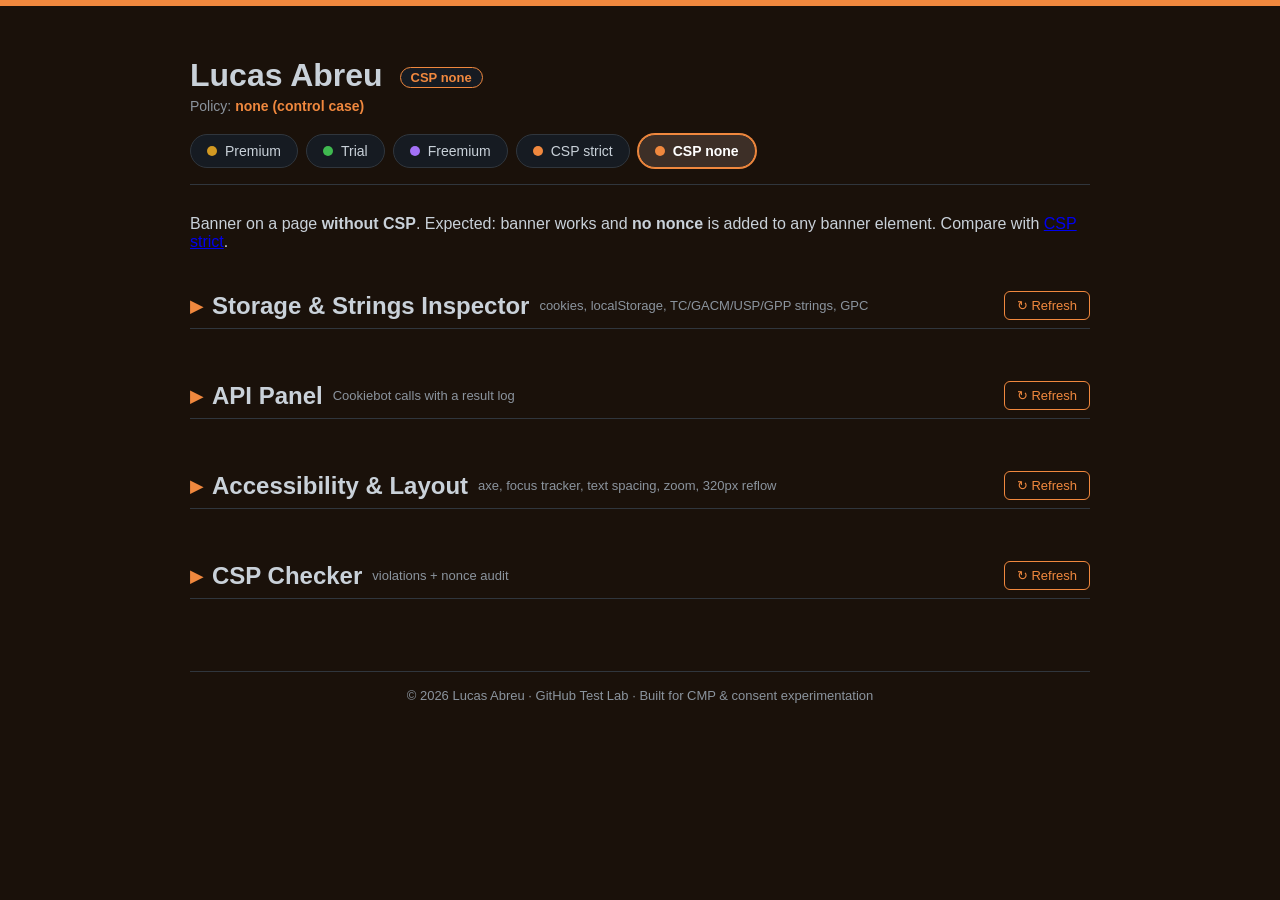
==== csp-none.html @ 78bde179 "feat: add Accessibility & Layout panel (axe, audit, focus tracker, text spacing, zoom) Co-Authored-B" ====
<!DOCTYPE html>
<html lang="en">
<head>
<meta charset="UTF-8">
<meta name="viewport" content="width=device-width, initial-scale=1.0">
<title>CSP None - Lucas Abreu</title>

<!--
  CONTROL PAGE: identical to csp-strict.html but WITHOUT any CSP and WITHOUT a nonce.
  Covers: EUD-6153 (no nonce is added to banner elements on pages without a CSP).
  Do not add a CSP <meta> here; the checker detects "no CSP" by its absence.
-->

<script src="lab-ui.js?v=20261013c"></script>
<script src="csp-checker.js?v=20261013c"></script>

<script id="Cookiebot" src="https://dev-consent-cookiebot-com.cookiebot.dev/uc.js" data-cbid="b6cccea1-1f09-49ef-a409-1b42962cec18" type="text/javascript"></script>

<link rel="stylesheet" href="style.css">
</head>
<body class="page-csp">

<header>
  <h1>Lucas Abreu <span class="banner-tag">CSP none</span></h1>
  <p class="account">Policy: <strong>none (control case)</strong></p>
</header>

<nav aria-label="Banner pages">
  <a class="tab-premium" href="index.html">Premium</a>
  <a class="tab-trial" href="trial.html">Trial</a>
  <a class="tab-freemium" href="freemium.html">Freemium</a>
  <a class="tab-csp" href="csp-strict.html">CSP strict</a>
  <a class="tab-csp" href="csp-none.html" aria-current="page">CSP none</a>
</nav>

<main>
  <p>Banner on a page <strong>without CSP</strong>. Expected: banner works and <strong>no nonce</strong> is added to any banner element. Compare with <a href="csp-strict.html">CSP strict</a>.</p>

  <details class="collapsible">
    <summary>Storage &amp; Strings Inspector <span class="hint">cookies, localStorage, TC/GACM/USP/GPP strings, GPC</span></summary>
    <div class="card" id="inspector"></div>
  </details>

  <details class="collapsible">
    <summary>API Panel <span class="hint">Cookiebot calls with a result log</span></summary>
    <div class="card" id="api-panel"></div>
  </details>

  <details class="collapsible">
    <summary>Accessibility &amp; Layout <span class="hint">axe, focus tracker, text spacing, zoom, 320px reflow</span></summary>
    <div class="card" id="a11y-panel"></div>
  </details>

  <details class="collapsible">
    <summary>CSP Checker <span class="hint">violations + nonce audit</span></summary>
    <div class="card" id="csp-checker"></div>
  </details>
</main>

<footer>
  &copy; 2026 Lucas Abreu · GitHub Test Lab · Built for CMP &amp; consent experimentation
</footer>

<script src="inspector.js?v=20261013c"></script>
<script src="api-panel.js?v=20261013c"></script>
<script src="a11y-panel.js?v=20261013c"></script>
</body>
</html>
---- style.css ----
:root {
  --bg: #0d1117;
  --panel: #161b22;
  --border: #30363d;
  --text: #c9d1d9;
  --muted: #8b949e;
  --accent: #58a6ff;
}
* { box-sizing: border-box; }
body {
  background: var(--bg);
  color: var(--text);
  font-family: -apple-system, BlinkMacSystemFont, "Segoe UI", Roboto, sans-serif;
  margin: 0;
  padding: 0 20px 60px;
}
header {
  max-width: 900px;
  margin: 0 auto;
  padding-top: 30px;
}
h1 { margin-bottom: 4px; }
main { max-width: 900px; margin: 0 auto; }
h2 {
  border-bottom: 1px solid var(--border);
  padding-bottom: 8px;
  margin-top: 40px;
}
.card {
  background: var(--panel);
  border: 1px solid var(--border);
  border-radius: 8px;
  padding: 16px;
  margin-bottom: 16px;
}
.card-title {
  display: flex;
  align-items: center;
  gap: 8px;
  font-weight: 600;
  margin-bottom: 8px;
}
.card-title .domain {
  font-weight: 400;
  color: var(--muted);
  font-size: 13px;
}
.card iframe, .card video {
  width: 100%;
  border: none;
  border-radius: 6px;
}
.card p.note {
  color: var(--muted);
  font-size: 13px;
  margin-top: 8px;
}
#status-panel {
  display: flex;
  flex-wrap: wrap;
  gap: 10px;
}
.status-item {
  background: var(--panel);
  border: 1px solid var(--border);
  border-radius: 6px;
  padding: 8px 12px;
  font-size: 13px;
  display: flex;
  align-items: center;
  gap: 6px;
}
.dot {
  width: 8px;
  height: 8px;
  border-radius: 50%;
  background: var(--muted);
  display: inline-block;
}
.dot.loaded { background: #3fb950; }
.dot.blocked { background: #f85149; }
footer {
  max-width: 900px;
  margin: 60px auto 0;
  padding-top: 16px;
  border-top: 1px solid var(--border);
  color: var(--muted);
  font-size: 13px;
  text-align: center;
}
.banner-tag {
  display: inline-block;
  background: var(--panel);
  border: 1px solid var(--accent);
  color: var(--accent);
  border-radius: 12px;
  padding: 2px 10px;
  font-size: 13px;
  margin-left: 8px;
  vertical-align: middle;
}
.tools { margin-top: 12px; font-size: 13px; }
.tools a { color: var(--accent); margin-right: 14px; cursor: pointer; }

/* Per-page theme colors so each banner page is easy to tell apart */
body { border-top: 6px solid var(--accent); }
body.page-trial     { --accent: #3fb950; --bg: #0d1a11; }
body.page-premium   { --accent: #d29922; --bg: #1a150a; }
body.page-freemium  { --accent: #a371f7; --bg: #150f1f; }

.account { color: var(--muted); font-size: 14px; margin: 4px 0 0; }
.account strong { color: var(--accent); font-weight: 600; user-select: all; }

/* Navigation tabs: one per banner, colored like its page */
nav {
  max-width: 900px;
  margin: 20px auto 30px;
  display: flex;
  flex-wrap: wrap;
  gap: 8px;
  border-bottom: 1px solid var(--border);
  padding-bottom: 16px;
}
nav a {
  --tab: var(--accent);
  display: inline-flex;
  align-items: center;
  gap: 8px;
  padding: 8px 16px;
  border: 1px solid var(--border);
  border-radius: 999px;
  background: var(--panel);
  color: var(--text);
  font-size: 14px;
  font-weight: 500;
  text-decoration: none;
  transition: border-color .15s, background .15s, transform .15s;
}
nav a::before {
  content: "";
  width: 10px;
  height: 10px;
  border-radius: 50%;
  background: var(--tab);
}
nav a:hover { border-color: var(--tab); transform: translateY(-1px); }
nav a[aria-current="page"] {
  border-color: var(--tab);
  background: color-mix(in srgb, var(--tab) 18%, var(--panel));
  color: #fff;
  font-weight: 600;
  box-shadow: 0 0 0 1px var(--tab);
  pointer-events: none;
}
nav a.tab-premium  { --tab: #d29922; }
nav a.tab-trial    { --tab: #3fb950; }
nav a.tab-freemium { --tab: #a371f7; }

/* Consent status panel */
#consent-panel .consent-summary {
  display: flex;
  align-items: center;
  gap: 10px;
  font-size: 18px;
  font-weight: 600;
  margin-bottom: 12px;
}
#consent-panel .consent-summary .badge {
  border-radius: 999px;
  padding: 4px 14px;
  font-size: 14px;
  background: var(--border);
  color: var(--text);
}
#consent-panel.accepted .badge { background: #238636; color: #fff; }
#consent-panel.declined .badge { background: #da3633; color: #fff; }
#consent-panel.partial  .badge { background: #9e6a03; color: #fff; }
#consent-panel.pending  .badge { background: #1f6feb; color: #fff; }
#consent-panel.nobanner .badge { background: #6e7681; color: #fff; }
.consent-cats { display: flex; flex-wrap: wrap; gap: 10px; }
.consent-cat {
  background: var(--bg);
  border: 1px solid var(--border);
  border-radius: 6px;
  padding: 8px 12px;
  font-size: 13px;
  display: flex;
  align-items: center;
  gap: 6px;
}
.consent-cat .dot.on  { background: #3fb950; }
.consent-cat .dot.off { background: #f85149; }
.consent-meta { color: var(--muted); font-size: 13px; margin-top: 10px; }
#consent-log {
  list-style: none;
  margin: 8px 0 0;
  padding: 0;
  font-family: ui-monospace, SFMono-Regular, Menlo, monospace;
  font-size: 12px;
  color: var(--muted);
  max-height: 120px;
  overflow-y: auto;
}

/* Cookie declaration (rendered by Cookiebot's cd.js) */
#cookie-declaration {
  background: #fff;
  color: #141414;
  border-radius: 8px;
  padding: 16px;
  overflow-x: auto;
}
#cookie-declaration-msg { color: var(--muted); font-size: 13px; margin: 0 0 8px; }

/* Section title with an action button on the right */
h2.with-action {
  display: flex;
  align-items: center;
  justify-content: space-between;
  gap: 12px;
  flex-wrap: wrap;
}
.btn-danger {
  background: transparent;
  color: #f85149;
  border: 1px solid #f85149;
  border-radius: 6px;
  padding: 6px 12px;
  font-size: 13px;
  font-weight: 500;
  cursor: pointer;
}
.btn-danger:hover { background: #f85149; color: #fff; }

/* Collapsible section (closed by default), styled like an h2 */
details.collapsible { margin-top: 40px; }
details.collapsible > summary {
  list-style: none;
  cursor: pointer;
  display: flex;
  align-items: center;
  gap: 10px;
  font-size: 1.5em;
  font-weight: 700;
  border-bottom: 1px solid var(--border);
  padding-bottom: 8px;
  margin-bottom: 12px;
  user-select: none;
}
details.collapsible > summary::-webkit-details-marker { display: none; }
details.collapsible > summary::before {
  content: "▸";
  color: var(--accent);
  transition: transform .15s;
}
details.collapsible[open] > summary::before { transform: rotate(90deg); }
details.collapsible > summary:hover { color: var(--accent); }
details.collapsible > summary .hint { font-size: 13px; font-weight: 400; color: var(--muted); }

/* CSP pages */
body.page-csp { --accent: #f0883e; --bg: #1a110a; }
nav a.tab-csp { --tab: #f0883e; }

/* Lab panels (inspector.js, api-panel.js, csp-checker.js) */
.lab-offscreen { position: fixed; left: -9999px; top: 0; }
.lab-section { border-bottom: 1px solid var(--border); padding: 12px 0; }
.lab-section:last-child { border-bottom: 0; }
.lab-section-head, .lab-toolbar, .lab-row {
  display: flex; align-items: center; gap: 8px; flex-wrap: wrap; margin: 6px 0;
}
.lab-section-head { justify-content: space-between; }
.lab-hint { color: var(--muted); font-size: 12px; margin: 2px 0 6px; }
.lab-inline { font-size: 13px; color: var(--muted); cursor: pointer; }
.lab-btn {
  background: var(--bg); color: var(--text); border: 1px solid var(--border);
  border-radius: 6px; padding: 6px 12px; font-size: 13px; cursor: pointer;
}
.lab-btn:hover { border-color: var(--accent); color: var(--accent); }
.lab-btn-small { padding: 2px 8px; font-size: 12px; }
.lab-input {
  background: var(--bg); color: var(--text); border: 1px solid var(--border);
  border-radius: 6px; padding: 6px 10px; font-size: 13px; min-width: 220px;
}
.lab-pre {
  background: var(--bg); border: 1px solid var(--border); border-radius: 6px;
  padding: 10px; margin: 6px 0 0; font-size: 12px; max-height: 220px;
  overflow: auto; white-space: pre-wrap; word-break: break-all;
  font-family: ui-monospace, SFMono-Regular, Menlo, monospace;
}
.lab-check { font-size: 13px; font-weight: 600; margin: 4px 0; }
.lab-check.ok, td.ok { color: #3fb950; }
.lab-check.bad, td.bad { color: #f85149; }
.lab-log { max-height: 360px; overflow-y: auto; }
.lab-log-entry { border-left: 3px solid var(--border); padding-left: 10px; margin: 8px 0; }
.lab-log-entry.ok { border-color: #3fb950; }
.lab-log-entry.bad { border-color: #f85149; }
.lab-log-head { font-size: 12px; color: var(--muted); font-family: ui-monospace, Menlo, monospace; }
.lab-table-wrap { overflow-x: auto; margin: 6px 0 14px; }
.lab-table { border-collapse: collapse; width: 100%; font-size: 12px; }
.lab-table th, .lab-table td {
  border: 1px solid var(--border); padding: 4px 8px; text-align: left;
  vertical-align: top; word-break: break-all;
}
.lab-table th { background: var(--bg); color: var(--muted); }

/* CSS-only tooltip: add data-tip="..." (Lab.el accepts tip:) - shows on hover and keyboard focus */
[data-tip] { position: relative; }
[data-tip]:hover::after, [data-tip]:focus-visible::after {
  content: attr(data-tip);
  position: absolute;
  left: 0;
  bottom: calc(100% + 6px);
  z-index: 10;
  width: max-content;
  max-width: 260px;
  padding: 6px 10px;
  border-radius: 6px;
  background: #000;
  color: #fff;
  border: 1px solid var(--border);
  font-size: 12px;
  font-weight: 400;
  line-height: 1.4;
  white-space: normal;
  text-align: left;
  pointer-events: none;
}

/* Right-aligned controls: open the tooltip leftwards so it stays on screen */
.lab-section-head [data-tip]:hover::after,
.lab-section-head [data-tip]:focus-visible::after { left: auto; right: 0; }

/* Section refresh buttons (main pages) */
.btn-refresh {
  background: transparent;
  color: var(--accent);
  border: 1px solid var(--accent);
  border-radius: 6px;
  padding: 6px 12px;
  font-size: 13px;
  font-weight: 500;
  cursor: pointer;
}
.btn-refresh:hover { background: var(--accent); color: var(--bg); }
.btn-group { display: flex; gap: 8px; flex-wrap: wrap; }
.section-actions { margin: 0 0 8px; }
/* h2 font-weight leaks into tooltips; right-aligned buttons open leftwards */
h2.with-action [data-tip]:hover::after,
h2.with-action [data-tip]:focus-visible::after { left: auto; right: 0; }

/* Refresh button on the title row of a collapsible section */
details.collapsible > summary .btn-refresh,
details.collapsible > summary .lab-summary-btn { margin-left: auto; font-size: 13px; font-weight: 500; flex-shrink: 0; }
details.collapsible > summary [data-tip]:hover::after,
details.collapsible > summary [data-tip]:focus-visible::after { left: auto; right: 0; }

/* Accessibility & Layout panel: stress the banner (toggled by classes on <html>) */
html.lab-a11y-spacing #CybotCookiebotDialog,
html.lab-a11y-spacing #CybotCookiebotDialog * {
  line-height: 1.5 !important;
  letter-spacing: 0.12em !important;
  word-spacing: 0.16em !important;
}
html.lab-a11y-spacing #CybotCookiebotDialog p { margin-bottom: 2em !important; }
html.lab-a11y-zoom-150 #CybotCookiebotDialog { zoom: 1.5; }
html.lab-a11y-zoom-200 #CybotCookiebotDialog { zoom: 2; }
.lab-a11y-focuslog { height: 200px; max-height: none; }
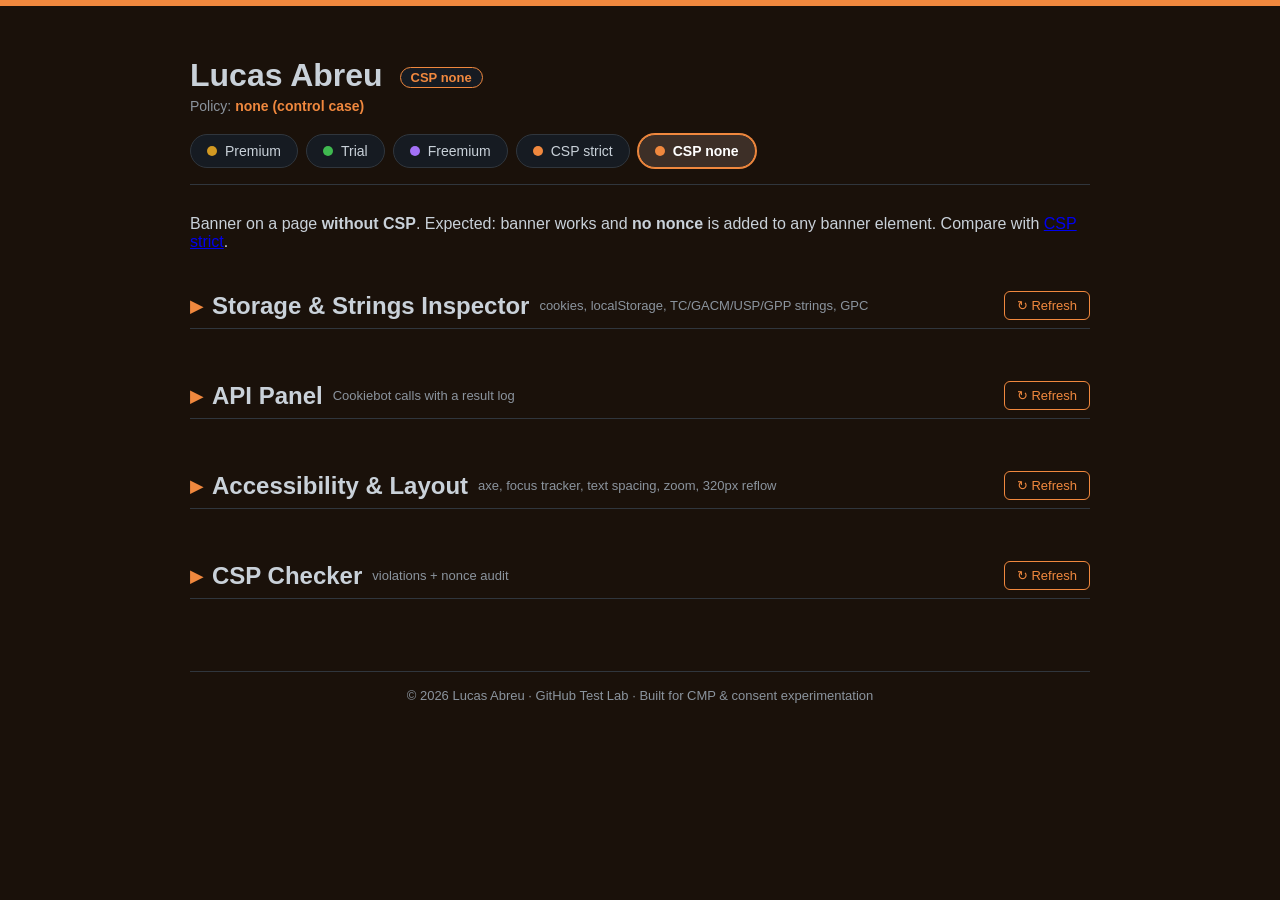
==== commit d66cd1d0: "fix: show the real banner role in the a11y audit Co-Authored-By: Claude Sonnet 5.5 <noreply@anthropi" ====
--- a/csp-none.html
+++ b/csp-none.html
@@ -11,8 +11,8 @@
   Do not add a CSP <meta> here; the checker detects "no CSP" by its absence.
 -->
 
-<script src="lab-ui.js?v=20261013c"></script>
-<script src="csp-checker.js?v=20261013c"></script>
+<script src="lab-ui.js?v=20261013d"></script>
+<script src="csp-checker.js?v=20261013d"></script>
 
 <script id="Cookiebot" src="https://dev-consent-cookiebot-com.cookiebot.dev/uc.js" data-cbid="b6cccea1-1f09-49ef-a409-1b42962cec18" type="text/javascript"></script>
 
@@ -61,8 +61,8 @@
   &copy; 2026 Lucas Abreu · GitHub Test Lab · Built for CMP &amp; consent experimentation
 </footer>
 
-<script src="inspector.js?v=20261013c"></script>
-<script src="api-panel.js?v=20261013c"></script>
-<script src="a11y-panel.js?v=20261013c"></script>
+<script src="inspector.js?v=20261013d"></script>
+<script src="api-panel.js?v=20261013d"></script>
+<script src="a11y-panel.js?v=20261013d"></script>
 </body>
 </html>
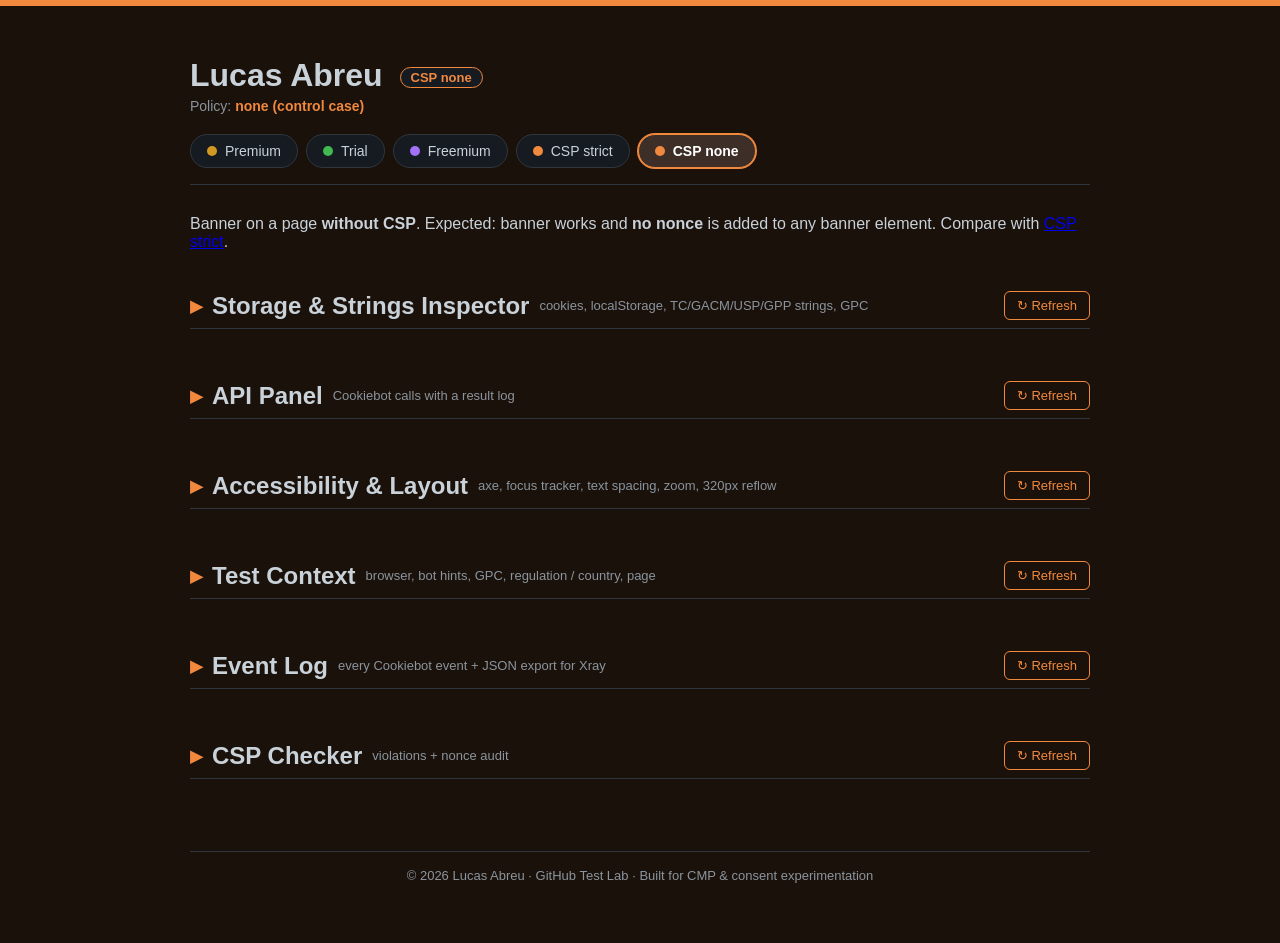
==== commit 2af7d0c0: "feat: add Test Context and Event Log panels with full JSON report Co-Authored-By: Claude Sonnet 5.5 " ====
--- a/csp-none.html
+++ b/csp-none.html
@@ -11,8 +11,9 @@
   Do not add a CSP <meta> here; the checker detects "no CSP" by its absence.
 -->
 
-<script src="lab-ui.js?v=20261013d"></script>
-<script src="csp-checker.js?v=20261013d"></script>
+<script src="event-log.js?v=20261013e"></script>
+<script src="lab-ui.js?v=20261013e"></script>
+<script src="csp-checker.js?v=20261013e"></script>
 
 <script id="Cookiebot" src="https://dev-consent-cookiebot-com.cookiebot.dev/uc.js" data-cbid="b6cccea1-1f09-49ef-a409-1b42962cec18" type="text/javascript"></script>
 
@@ -52,6 +53,16 @@
   </details>
 
   <details class="collapsible">
+    <summary>Test Context <span class="hint">browser, bot hints, GPC, regulation / country, page</span></summary>
+    <div class="card" id="test-context"></div>
+  </details>
+
+  <details class="collapsible">
+    <summary>Event Log <span class="hint">every Cookiebot event + JSON export for Xray</span></summary>
+    <div class="card" id="event-log"></div>
+  </details>
+
+  <details class="collapsible">
     <summary>CSP Checker <span class="hint">violations + nonce audit</span></summary>
     <div class="card" id="csp-checker"></div>
   </details>
@@ -61,8 +72,10 @@
   &copy; 2026 Lucas Abreu · GitHub Test Lab · Built for CMP &amp; consent experimentation
 </footer>
 
-<script src="inspector.js?v=20261013d"></script>
-<script src="api-panel.js?v=20261013d"></script>
-<script src="a11y-panel.js?v=20261013d"></script>
+<script src="inspector.js?v=20261013e"></script>
+<script src="api-panel.js?v=20261013e"></script>
+<script src="a11y-panel.js?v=20261013e"></script>
+<script src="context-panel.js?v=20261013e"></script>
+<script src="events-panel.js?v=20261013e"></script>
 </body>
 </html>
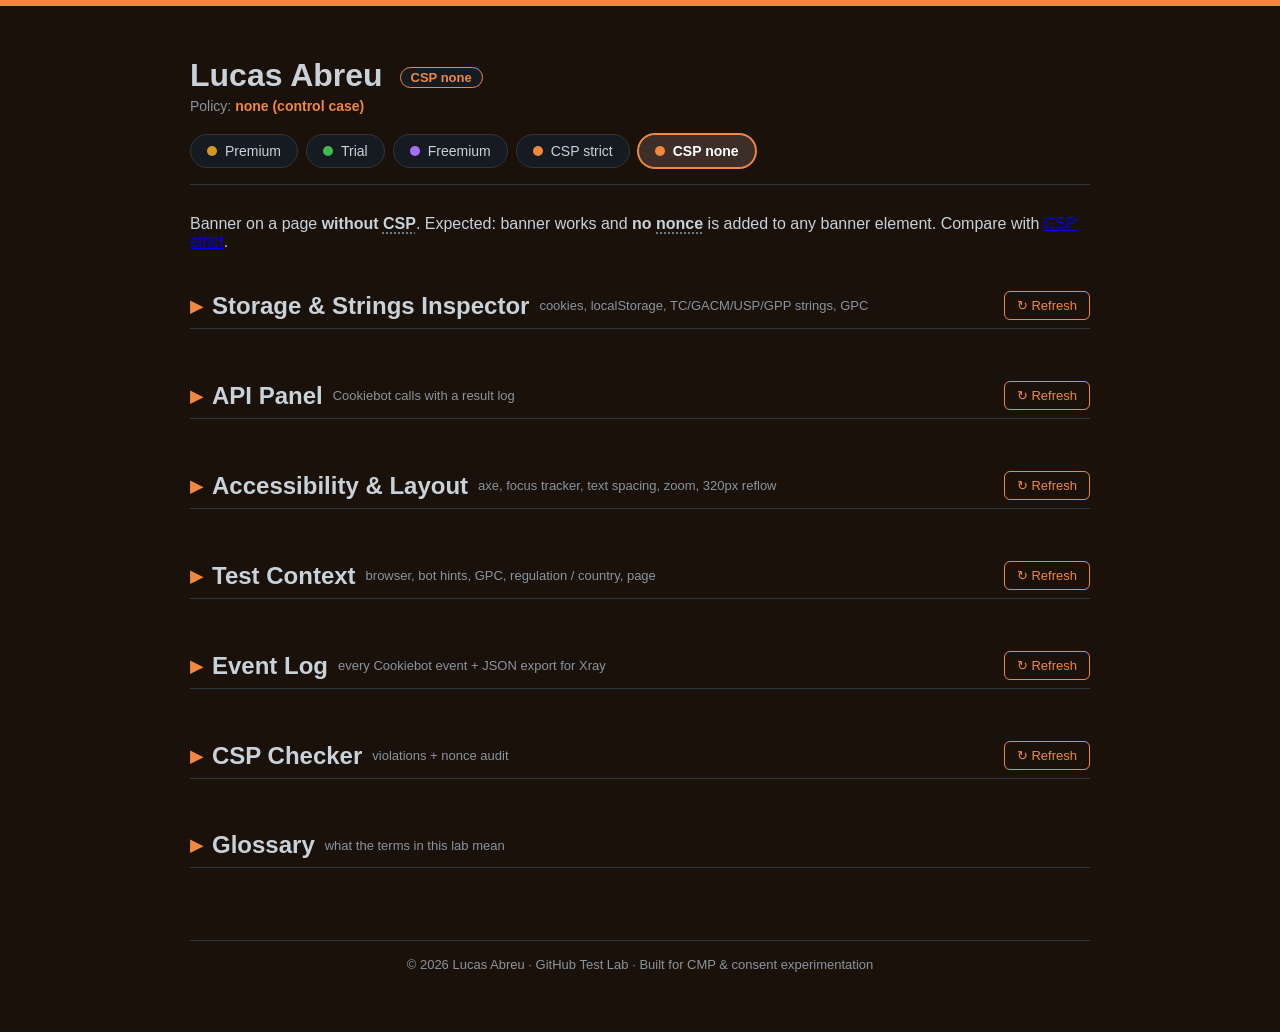
==== commit fb4797a8: "feat: glossary with automatic term tooltips and section title tips Co-Authored-By: Claude Sonnet 5.5" ====
--- a/csp-none.html
+++ b/csp-none.html
@@ -11,13 +11,13 @@
   Do not add a CSP <meta> here; the checker detects "no CSP" by its absence.
 -->
 
-<script src="event-log.js?v=20261013e"></script>
-<script src="lab-ui.js?v=20261013e"></script>
-<script src="csp-checker.js?v=20261013e"></script>
+<script src="event-log.js?v=20261013f"></script>
+<script src="lab-ui.js?v=20261013f"></script>
+<script src="csp-checker.js?v=20261013f"></script>
 
 <script id="Cookiebot" src="https://dev-consent-cookiebot-com.cookiebot.dev/uc.js" data-cbid="b6cccea1-1f09-49ef-a409-1b42962cec18" type="text/javascript"></script>
 
-<link rel="stylesheet" href="style.css">
+<link rel="stylesheet" href="style.css?v=20261013f">
 </head>
 <body class="page-csp">
 
@@ -38,33 +38,38 @@
   <p>Banner on a page <strong>without CSP</strong>. Expected: banner works and <strong>no nonce</strong> is added to any banner element. Compare with <a href="csp-strict.html">CSP strict</a>.</p>
 
   <details class="collapsible">
-    <summary>Storage &amp; Strings Inspector <span class="hint">cookies, localStorage, TC/GACM/USP/GPP strings, GPC</span></summary>
+    <summary><span data-tip="What the banner actually wrote: cookies, localStorage and the consent strings. Use it to verify the stored result after answering.">Storage &amp; Strings Inspector</span> <span class="hint">cookies, localStorage, TC/GACM/USP/GPP strings, GPC</span></summary>
     <div class="card" id="inspector"></div>
   </details>
 
   <details class="collapsible">
-    <summary>API Panel <span class="hint">Cookiebot calls with a result log</span></summary>
+    <summary><span data-tip="One button per Cookiebot API call, so you do not type them in the DevTools console. Every call is logged with its result.">API Panel</span> <span class="hint">Cookiebot calls with a result log</span></summary>
     <div class="card" id="api-panel"></div>
   </details>
 
   <details class="collapsible">
-    <summary>Accessibility &amp; Layout <span class="hint">axe, focus tracker, text spacing, zoom, 320px reflow</span></summary>
+    <summary><span data-tip="Accessibility and layout checks of the banner only (not this page): axe rules, focus order, text spacing, zoom, 320px reflow.">Accessibility &amp; Layout</span> <span class="hint">axe, focus tracker, text spacing, zoom, 320px reflow</span></summary>
     <div class="card" id="a11y-panel"></div>
   </details>
 
   <details class="collapsible">
-    <summary>Test Context <span class="hint">browser, bot hints, GPC, regulation / country, page</span></summary>
+    <summary><span data-tip="In which conditions this test runs: browser, bot hints, privacy signals and what Cookiebot reports.">Test Context</span> <span class="hint">browser, bot hints, GPC, regulation / country, page</span></summary>
     <div class="card" id="test-context"></div>
   </details>
 
   <details class="collapsible">
-    <summary>Event Log <span class="hint">every Cookiebot event + JSON export for Xray</span></summary>
+    <summary><span data-tip="Every Cookiebot event with its time and the consent state, kept across reloads. Export it as JSON for Xray.">Event Log</span> <span class="hint">every Cookiebot event + JSON export for Xray</span></summary>
     <div class="card" id="event-log"></div>
   </details>
 
   <details class="collapsible">
-    <summary>CSP Checker <span class="hint">violations + nonce audit</span></summary>
+    <summary><span data-tip="CSP violations of this page, and whether every script / style created by the banner carries the page nonce.">CSP Checker</span> <span class="hint">violations + nonce audit</span></summary>
     <div class="card" id="csp-checker"></div>
+  </details>
+
+  <details class="collapsible">
+    <summary><span data-tip="What every technical term used in this lab means. Terms with a dotted underline also explain themselves on hover, focus or tap.">Glossary</span> <span class="hint">what the terms in this lab mean</span></summary>
+    <div class="card" id="glossary"></div>
   </details>
 </main>
 
@@ -72,10 +77,11 @@
   &copy; 2026 Lucas Abreu · GitHub Test Lab · Built for CMP &amp; consent experimentation
 </footer>
 
-<script src="inspector.js?v=20261013e"></script>
-<script src="api-panel.js?v=20261013e"></script>
-<script src="a11y-panel.js?v=20261013e"></script>
-<script src="context-panel.js?v=20261013e"></script>
-<script src="events-panel.js?v=20261013e"></script>
+<script src="inspector.js?v=20261013f"></script>
+<script src="api-panel.js?v=20261013f"></script>
+<script src="a11y-panel.js?v=20261013f"></script>
+<script src="context-panel.js?v=20261013f"></script>
+<script src="events-panel.js?v=20261013f"></script>
+<script src="glossary.js?v=20261013f"></script>
 </body>
 </html>
--- a/style.css
+++ b/style.css
@@ -305,7 +305,7 @@
 
 /* CSS-only tooltip: add data-tip="..." (Lab.el accepts tip:) - shows on hover and keyboard focus */
 [data-tip] { position: relative; }
-[data-tip]:hover::after, [data-tip]:focus-visible::after {
+[data-tip]:hover::after, [data-tip]:focus-visible::after, .lab-term:focus::after {
   content: attr(data-tip);
   position: absolute;
   left: 0;
@@ -365,3 +365,18 @@
 html.lab-a11y-zoom-150 #CybotCookiebotDialog { zoom: 1.5; }
 html.lab-a11y-zoom-200 #CybotCookiebotDialog { zoom: 2; }
 .lab-a11y-focuslog { height: 200px; max-height: none; }
+
+/* Glossary terms (glossary.js): dotted underline, tooltip on hover / focus / tap */
+abbr.lab-term {
+  text-decoration: underline dotted var(--muted);
+  text-underline-offset: 3px;
+  cursor: help;
+}
+abbr.lab-term:focus-visible { outline: 1px solid var(--accent); outline-offset: 2px; }
+/* Tooltip would leave the screen on the right: open it leftwards */
+[data-tip].tip-left:hover::after,
+[data-tip].tip-left:focus-visible::after,
+.lab-term.tip-left:focus::after { left: auto; right: 0; }
+.lab-hidden { display: none; }
+.lab-gloss-item { padding: 8px 0; border-bottom: 1px solid var(--border); font-size: 13px; }
+.lab-gloss-item strong { color: var(--accent); }
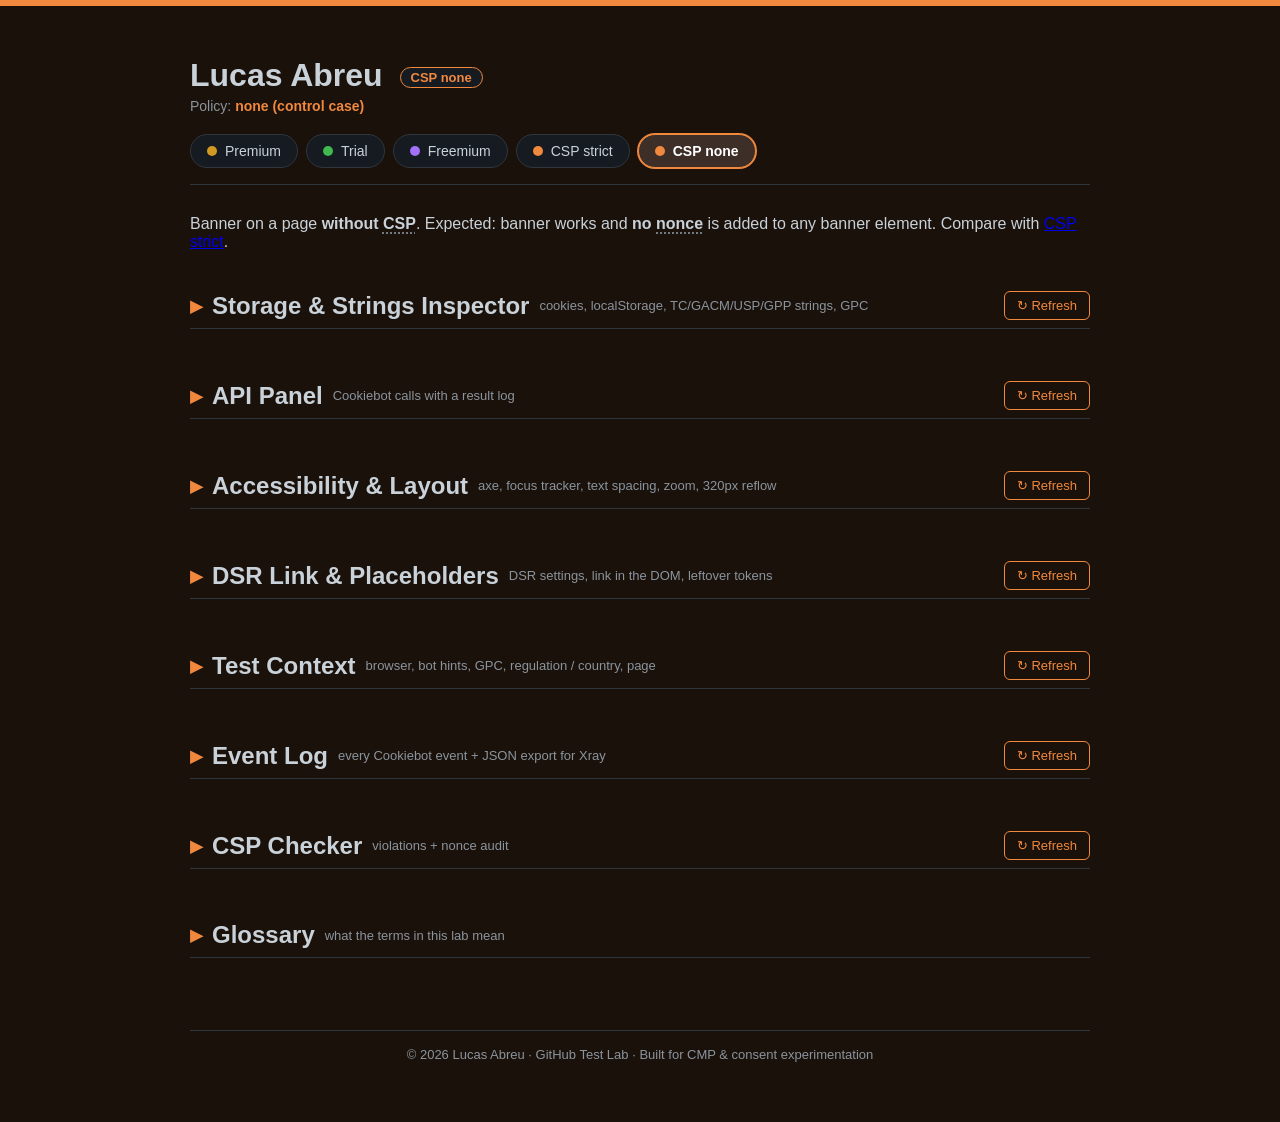
==== commit bace373c: "feat: add DSR link & placeholders panel Read-only panel that shows the DSR settings the banner scrip" ====
--- a/csp-none.html
+++ b/csp-none.html
@@ -11,13 +11,13 @@
   Do not add a CSP <meta> here; the checker detects "no CSP" by its absence.
 -->
 
-<script src="event-log.js?v=20261013f"></script>
-<script src="lab-ui.js?v=20261013f"></script>
-<script src="csp-checker.js?v=20261013f"></script>
+<script src="event-log.js?v=20261014a"></script>
+<script src="lab-ui.js?v=20261014a"></script>
+<script src="csp-checker.js?v=20261014a"></script>
 
 <script id="Cookiebot" src="https://dev-consent-cookiebot-com.cookiebot.dev/uc.js" data-cbid="b6cccea1-1f09-49ef-a409-1b42962cec18" type="text/javascript"></script>
 
-<link rel="stylesheet" href="style.css?v=20261013f">
+<link rel="stylesheet" href="style.css?v=20261014a">
 </head>
 <body class="page-csp">
 
@@ -38,7 +38,7 @@
   <p>Banner on a page <strong>without CSP</strong>. Expected: banner works and <strong>no nonce</strong> is added to any banner element. Compare with <a href="csp-strict.html">CSP strict</a>.</p>
 
   <details class="collapsible">
-    <summary><span data-tip="What the banner actually wrote: cookies, localStorage and the consent strings. Use it to verify the stored result after answering.">Storage &amp; Strings Inspector</span> <span class="hint">cookies, localStorage, TC/GACM/USP/GPP strings, GPC</span></summary>
+    <summary><span data-tip="What the banner actually wrote: cookies and the TCF consent string. Use it to verify the stored result after answering.">Storage &amp; Strings Inspector</span> <span class="hint">cookies, localStorage, TC/GACM/USP/GPP strings, GPC</span></summary>
     <div class="card" id="inspector"></div>
   </details>
 
@@ -50,6 +50,11 @@
   <details class="collapsible">
     <summary><span data-tip="Accessibility and layout checks of the banner only (not this page): axe rules, focus order, text spacing, zoom, 320px reflow.">Accessibility &amp; Layout</span> <span class="hint">axe, focus tracker, text spacing, zoom, 320px reflow</span></summary>
     <div class="card" id="a11y-panel"></div>
+  </details>
+
+  <details class="collapsible">
+    <summary><span data-tip="The Data subject request (DSR) link in the banner: what the script received, whether the link and its container are in the DOM, and any [#PLACEHOLDER#] left unreplaced.">DSR Link &amp; Placeholders</span> <span class="hint">DSR settings, link in the DOM, leftover tokens</span></summary>
+    <div class="card" id="dsr-panel"></div>
   </details>
 
   <details class="collapsible">
@@ -77,11 +82,12 @@
   &copy; 2026 Lucas Abreu · GitHub Test Lab · Built for CMP &amp; consent experimentation
 </footer>
 
-<script src="inspector.js?v=20261013f"></script>
-<script src="api-panel.js?v=20261013f"></script>
-<script src="a11y-panel.js?v=20261013f"></script>
-<script src="context-panel.js?v=20261013f"></script>
-<script src="events-panel.js?v=20261013f"></script>
-<script src="glossary.js?v=20261013f"></script>
+<script src="inspector.js?v=20261014a"></script>
+<script src="api-panel.js?v=20261014a"></script>
+<script src="a11y-panel.js?v=20261014a"></script>
+<script src="dsr-panel.js?v=20261014b"></script>
+<script src="context-panel.js?v=20261014a"></script>
+<script src="events-panel.js?v=20261014a"></script>
+<script src="glossary.js?v=20261014a"></script>
 </body>
 </html>
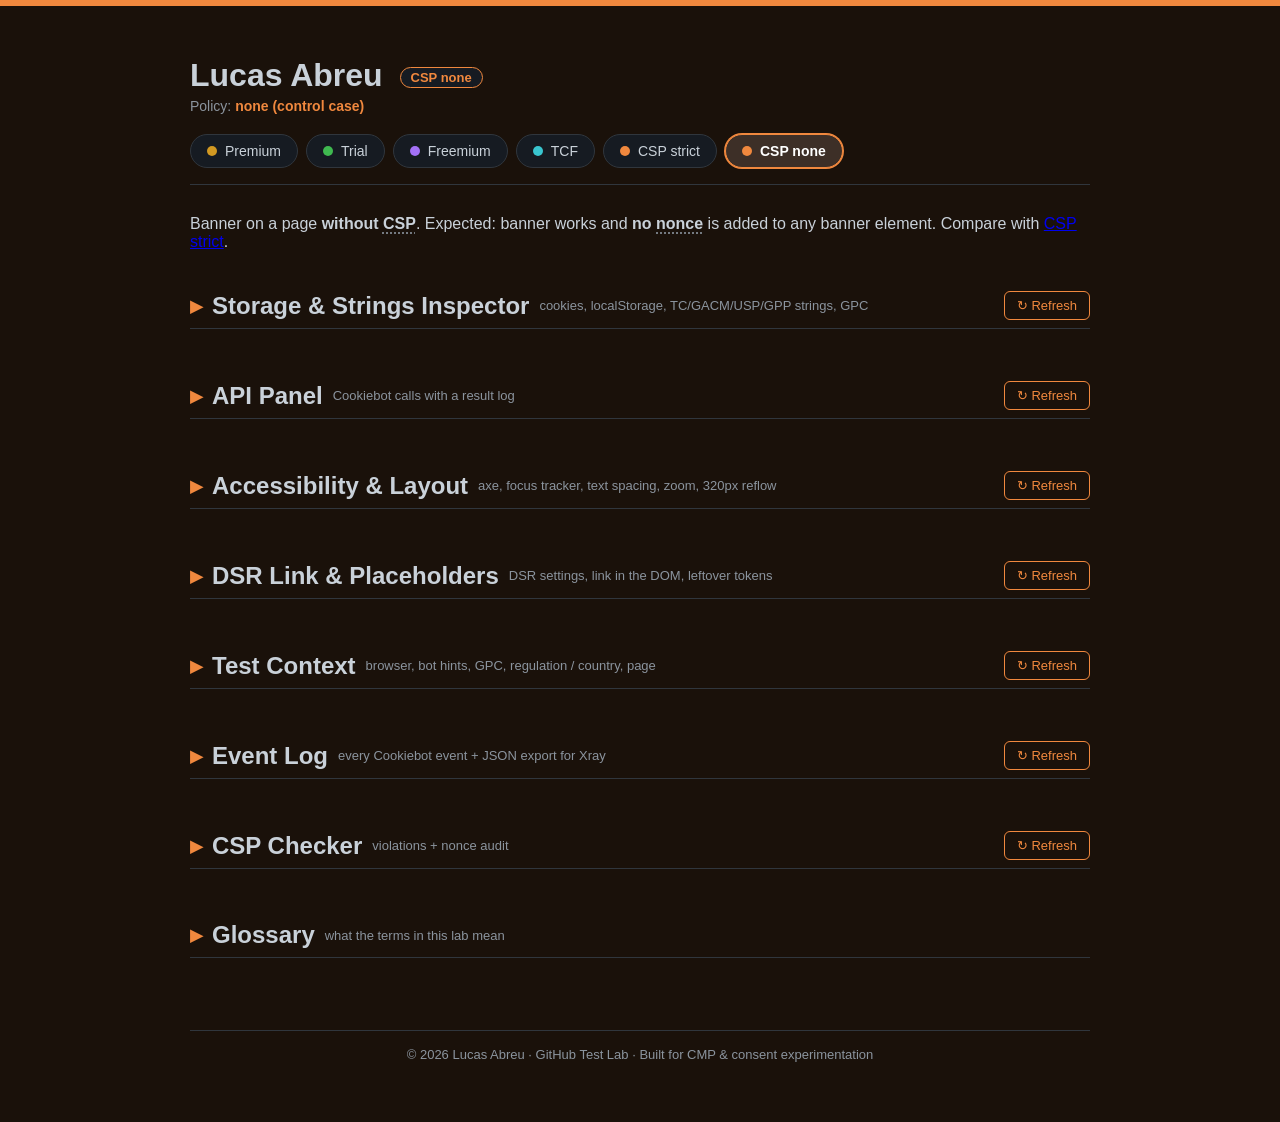
==== commit 4311e6cc: "feat: add TCF page (Premium cbid with data-framework TCFv2.3) for CCT-190 tests Co-Authored-By: Clau" ====
--- a/csp-none.html
+++ b/csp-none.html
@@ -15,7 +15,7 @@
 <script src="lab-ui.js?v=20261014a"></script>
 <script src="csp-checker.js?v=20261014a"></script>
 
-<script id="Cookiebot" src="https://dev-consent-cookiebot-com.cookiebot.dev/uc.js" data-cbid="b6cccea1-1f09-49ef-a409-1b42962cec18" type="text/javascript"></script>
+<script id="Cookiebot" src="https://dev-consent-cookiebot-com.cookiebot.dev/uc.js" data-cbid="d45d85e4-ae7a-4fc0-9187-d580391adfb0" type="text/javascript"></script>
 
 <link rel="stylesheet" href="style.css?v=20261014a">
 </head>
@@ -30,6 +30,7 @@
   <a class="tab-premium" href="index.html">Premium</a>
   <a class="tab-trial" href="trial.html">Trial</a>
   <a class="tab-freemium" href="freemium.html">Freemium</a>
+  <a class="tab-tcf" href="tcf.html">TCF</a>
   <a class="tab-csp" href="csp-strict.html">CSP strict</a>
   <a class="tab-csp" href="csp-none.html" aria-current="page">CSP none</a>
 </nav>
--- a/style.css
+++ b/style.css
@@ -107,6 +107,7 @@
 body.page-trial     { --accent: #3fb950; --bg: #0d1a11; }
 body.page-premium   { --accent: #d29922; --bg: #1a150a; }
 body.page-freemium  { --accent: #a371f7; --bg: #150f1f; }
+body.page-tcf       { --accent: #39c5cf; --bg: #0a1819; }
 
 .account { color: var(--muted); font-size: 14px; margin: 4px 0 0; }
 .account strong { color: var(--accent); font-weight: 600; user-select: all; }
@@ -155,6 +156,7 @@
 nav a.tab-premium  { --tab: #d29922; }
 nav a.tab-trial    { --tab: #3fb950; }
 nav a.tab-freemium { --tab: #a371f7; }
+nav a.tab-tcf      { --tab: #39c5cf; }
 
 /* Consent status panel */
 #consent-panel .consent-summary {
